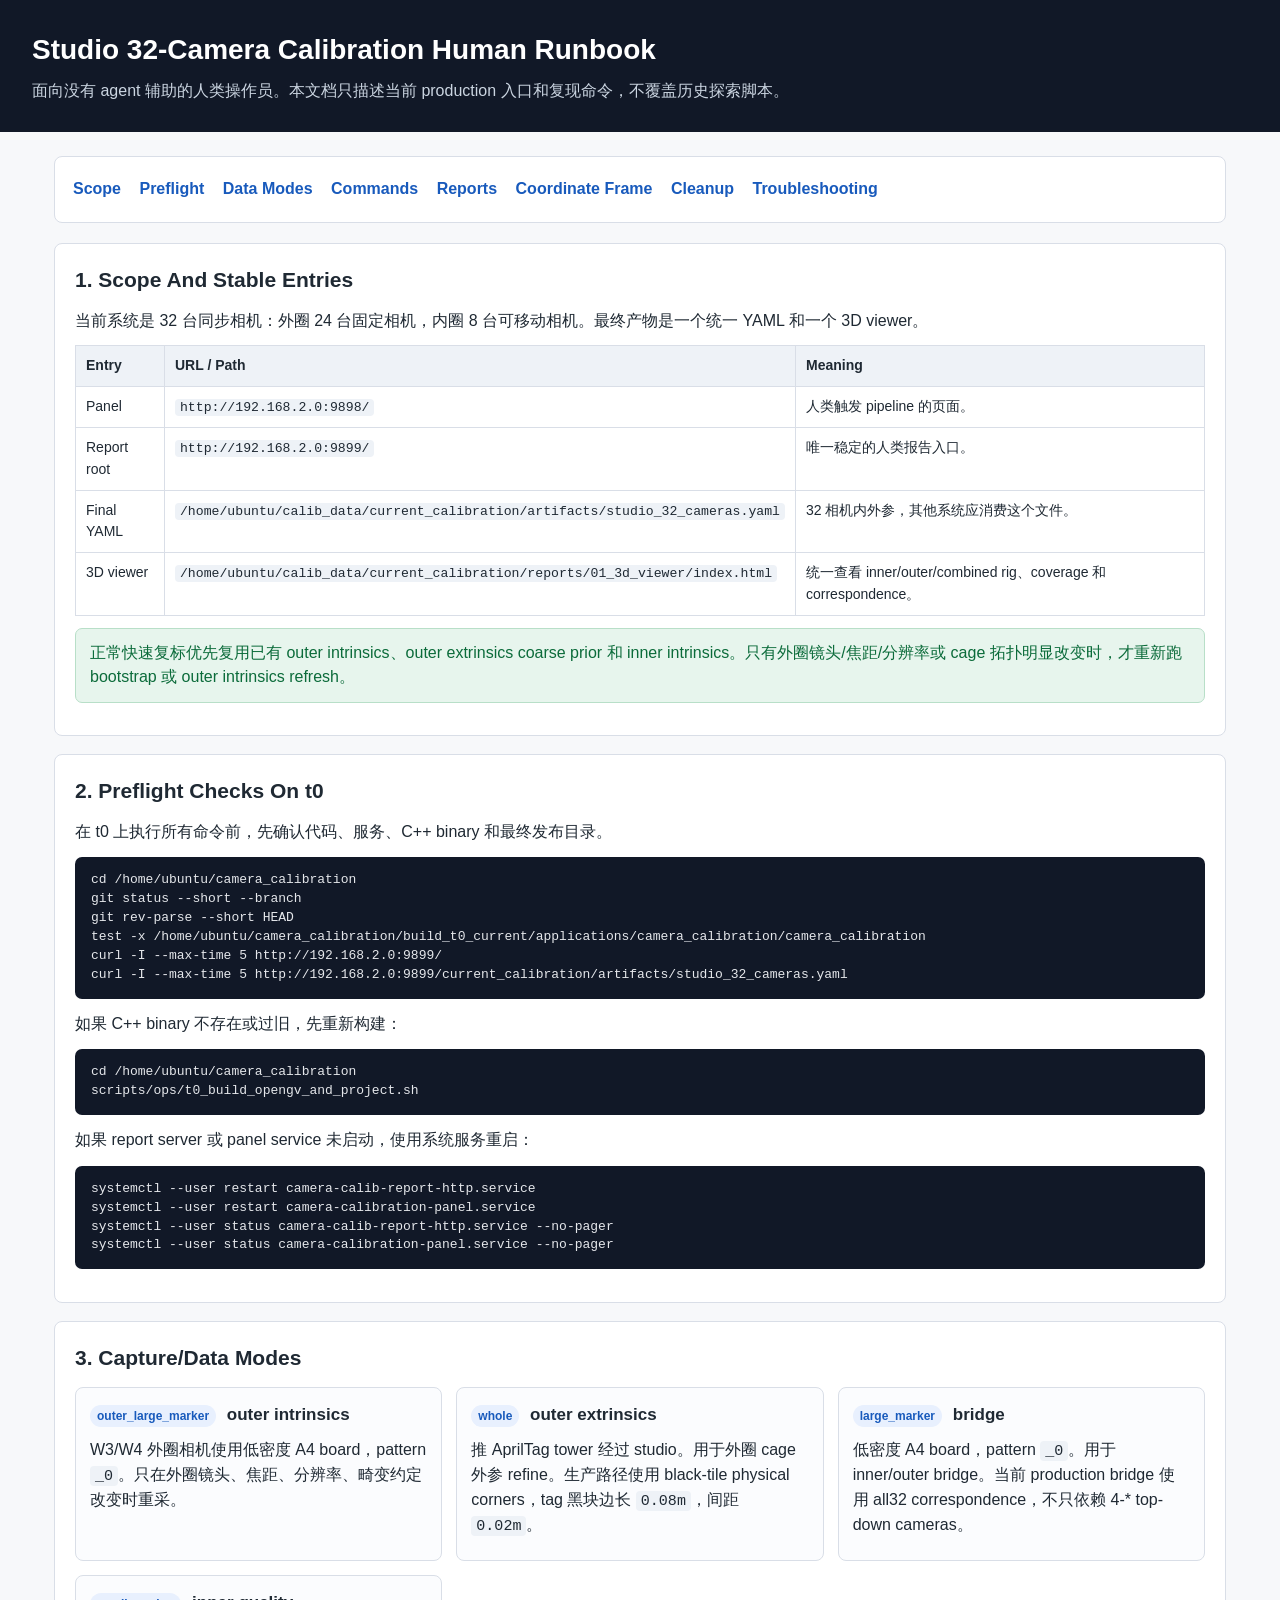
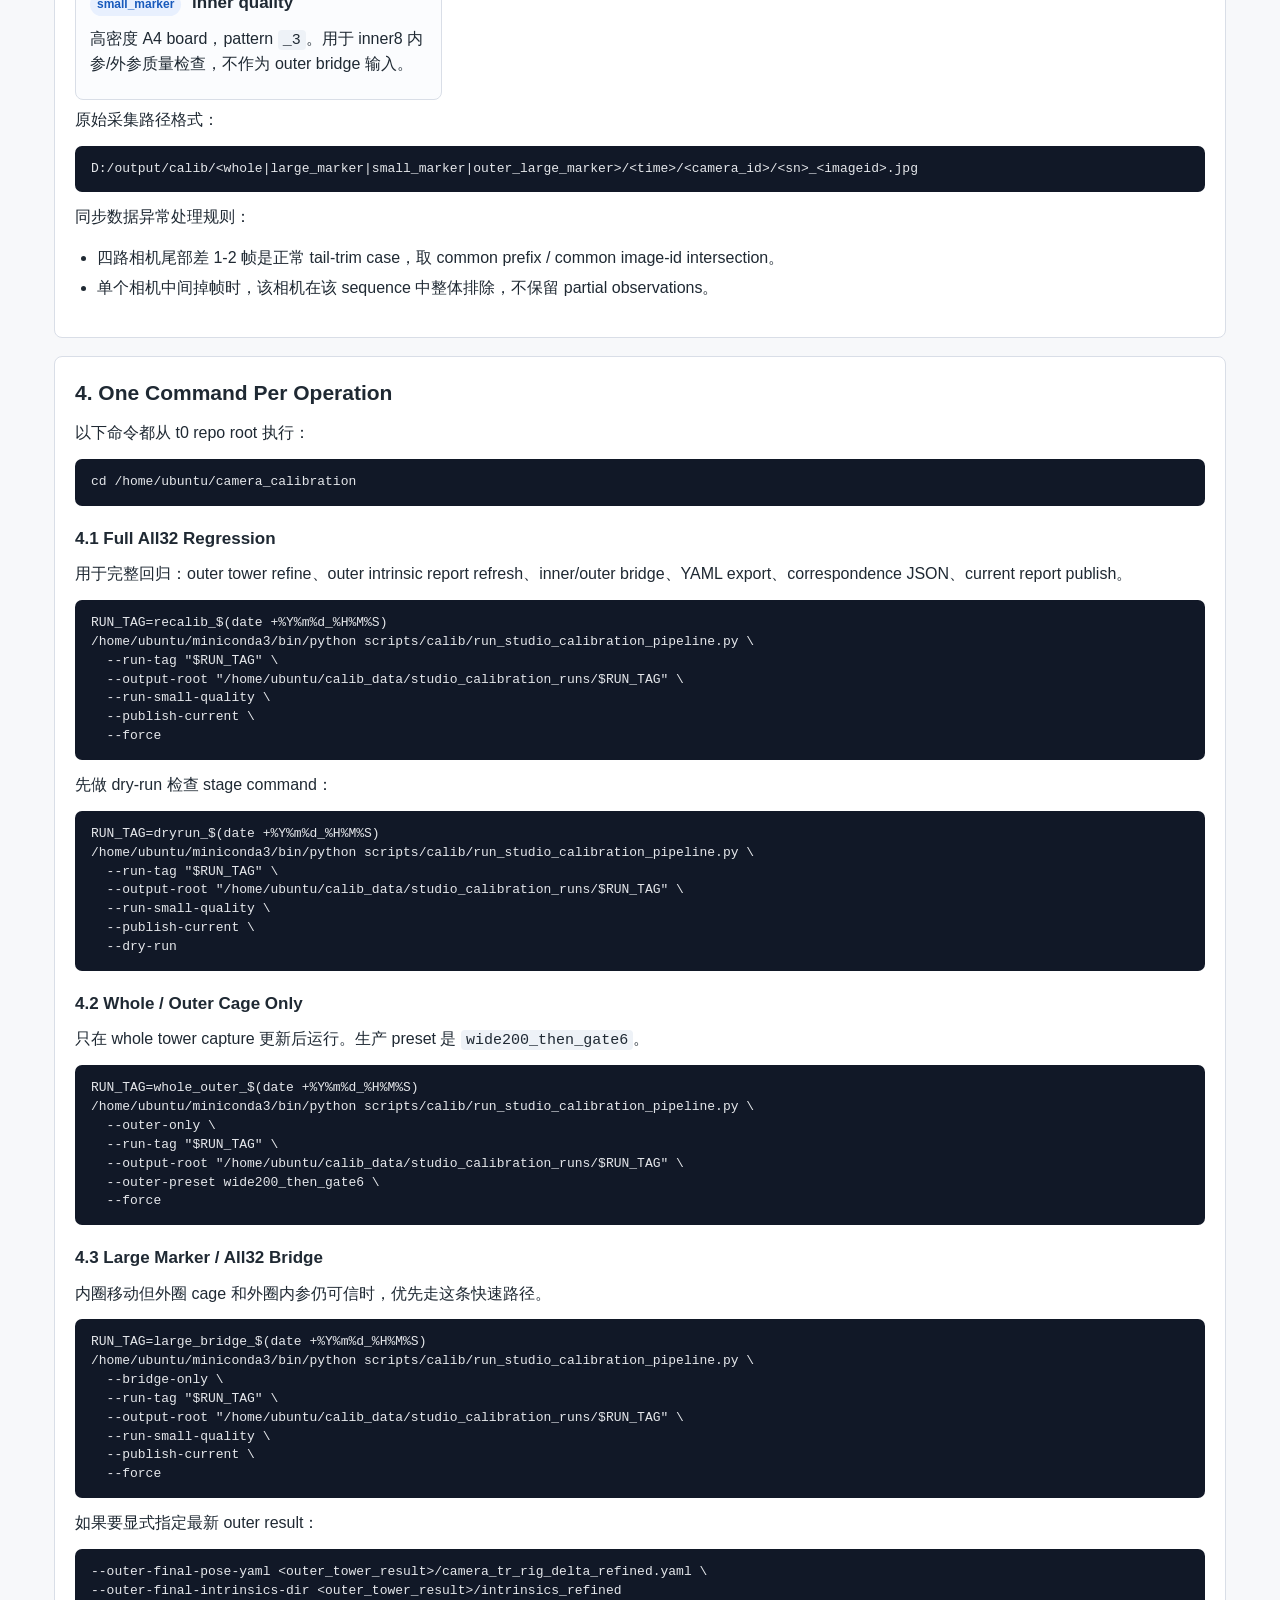
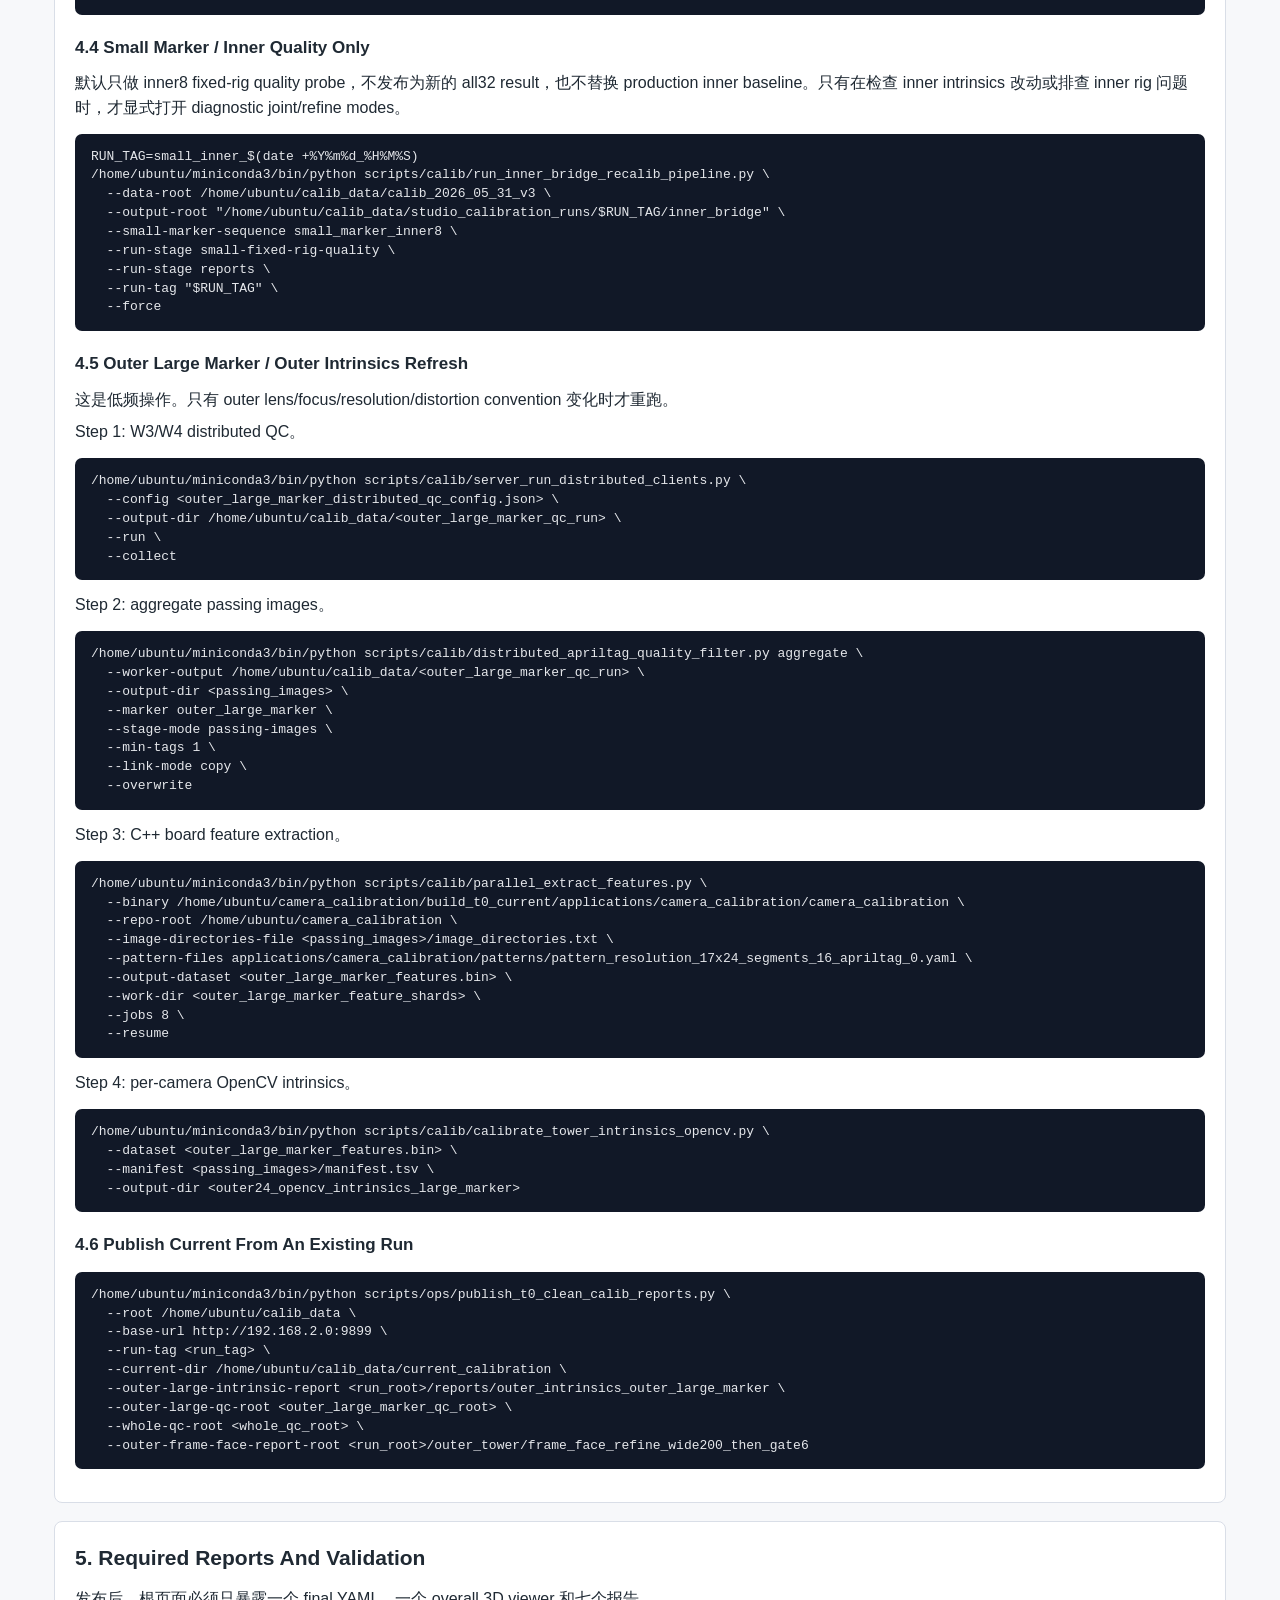
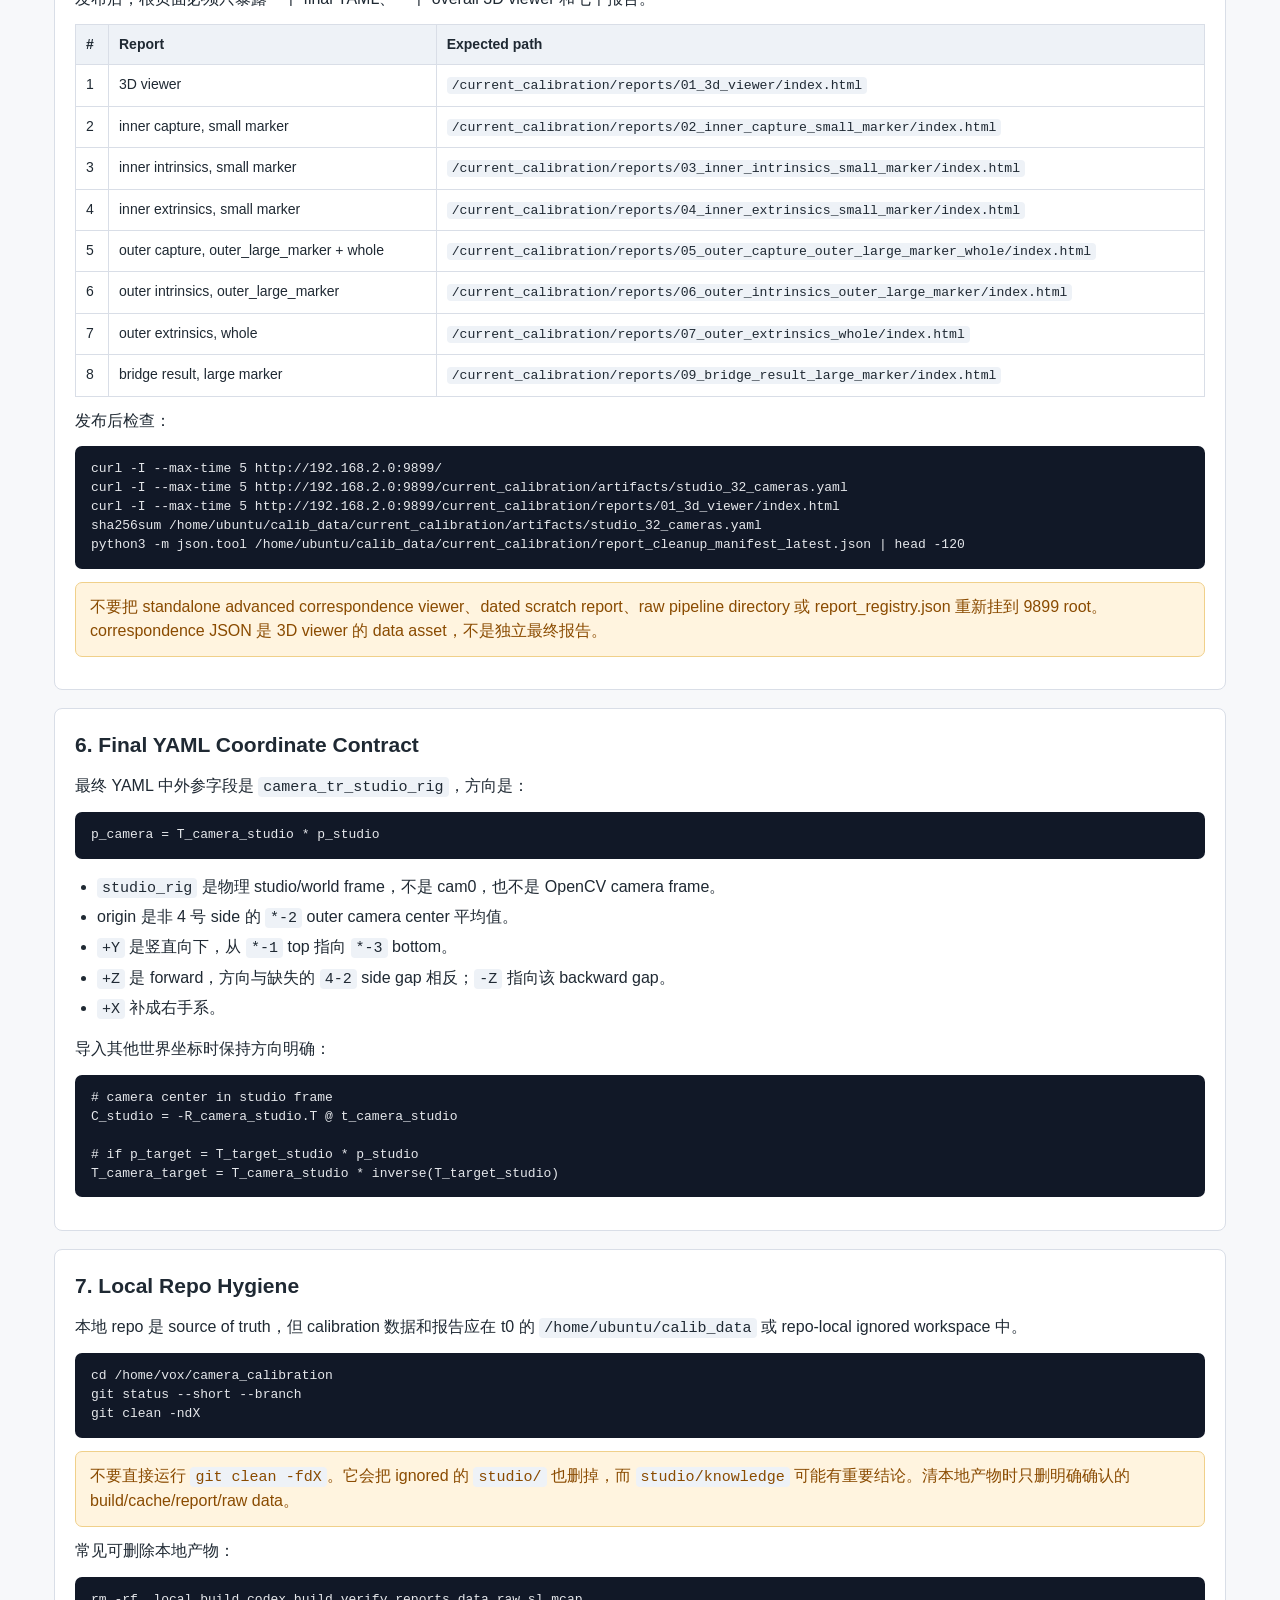
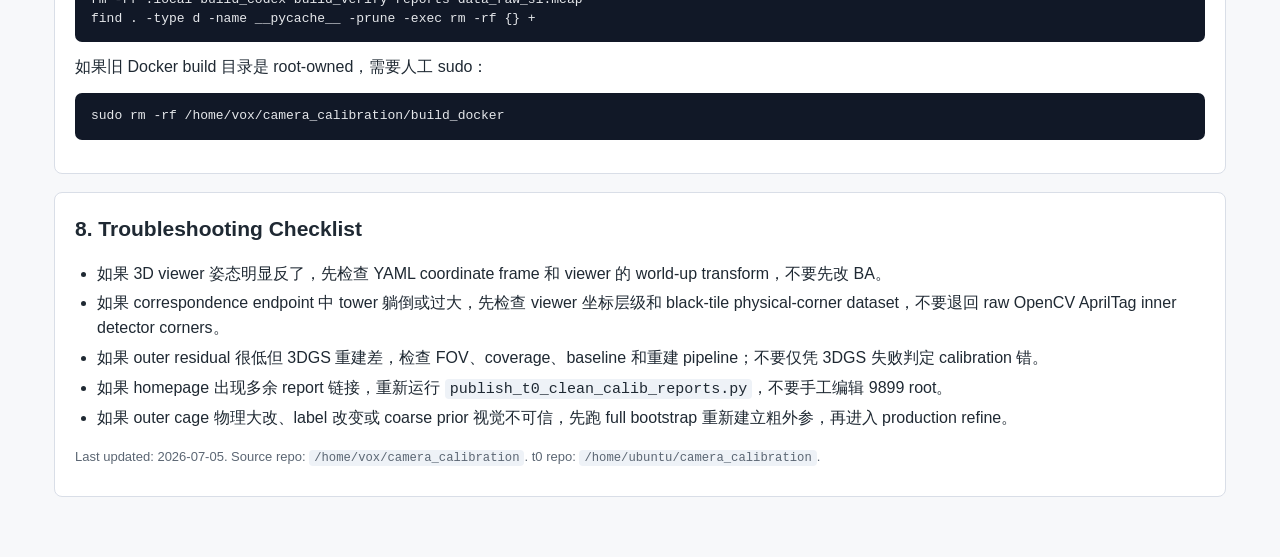
==== scripts/calib/studio_calibration_human_runbook.html @ b82ec135 "Document studio calibration operations and hygiene" ====
<!doctype html>
<html lang="zh-CN">
<head>
  <meta charset="utf-8">
  <meta name="viewport" content="width=device-width, initial-scale=1">
  <title>Studio 32-Camera Calibration Human Runbook</title>
  <style>
    :root {
      --bg: #f7f8fa;
      --panel: #ffffff;
      --ink: #1f2933;
      --muted: #5b6673;
      --line: #d9dee7;
      --accent: #185abc;
      --accent-soft: #e8f0fe;
      --warn: #8a4b00;
      --warn-bg: #fff4df;
      --ok: #0b6b3a;
      --ok-bg: #e7f5ed;
      --code: #111827;
    }
    * { box-sizing: border-box; }
    body {
      margin: 0;
      font-family: Inter, -apple-system, BlinkMacSystemFont, "Segoe UI", sans-serif;
      background: var(--bg);
      color: var(--ink);
      line-height: 1.55;
    }
    header {
      background: #111827;
      color: #fff;
      padding: 28px 32px;
    }
    header h1 {
      margin: 0 0 8px;
      font-size: 28px;
      letter-spacing: 0;
    }
    header p { margin: 0; color: #cbd5e1; max-width: 1100px; }
    main {
      max-width: 1220px;
      margin: 0 auto;
      padding: 24px 24px 56px;
    }
    nav {
      background: var(--panel);
      border: 1px solid var(--line);
      border-radius: 8px;
      padding: 16px 18px;
      margin-bottom: 20px;
    }
    nav a {
      display: inline-block;
      margin: 4px 14px 4px 0;
      color: var(--accent);
      text-decoration: none;
      font-weight: 600;
    }
    section {
      background: var(--panel);
      border: 1px solid var(--line);
      border-radius: 8px;
      padding: 20px;
      margin: 18px 0;
    }
    h2 {
      margin: 0 0 12px;
      font-size: 21px;
      letter-spacing: 0;
    }
    h3 {
      margin: 20px 0 10px;
      font-size: 17px;
      letter-spacing: 0;
    }
    p { margin: 8px 0; }
    ul, ol { padding-left: 22px; }
    li { margin: 5px 0; }
    table {
      width: 100%;
      border-collapse: collapse;
      margin: 12px 0;
      font-size: 14px;
    }
    th, td {
      border: 1px solid var(--line);
      padding: 9px 10px;
      vertical-align: top;
    }
    th { background: #eef2f7; text-align: left; }
    code {
      background: #eef2f7;
      padding: 1px 5px;
      border-radius: 4px;
      font-family: "SFMono-Regular", Consolas, monospace;
      font-size: 0.94em;
    }
    pre {
      overflow-x: auto;
      background: var(--code);
      color: #e5e7eb;
      padding: 14px 16px;
      border-radius: 7px;
      font-size: 13px;
      line-height: 1.45;
    }
    pre code {
      background: transparent;
      padding: 0;
      color: inherit;
      font-size: inherit;
    }
    .callout {
      border-radius: 7px;
      padding: 12px 14px;
      margin: 12px 0;
      border: 1px solid var(--line);
    }
    .callout.ok { background: var(--ok-bg); color: var(--ok); border-color: #b8dfc8; }
    .callout.warn { background: var(--warn-bg); color: var(--warn); border-color: #f0d08a; }
    .grid {
      display: grid;
      grid-template-columns: repeat(auto-fit, minmax(280px, 1fr));
      gap: 14px;
    }
    .card {
      border: 1px solid var(--line);
      border-radius: 8px;
      padding: 14px;
      background: #fbfcfe;
    }
    .card h3 { margin-top: 0; }
    .tag {
      display: inline-block;
      padding: 2px 7px;
      border-radius: 999px;
      background: var(--accent-soft);
      color: var(--accent);
      font-size: 12px;
      font-weight: 700;
      margin-right: 6px;
    }
    .small { color: var(--muted); font-size: 13px; }
  </style>
</head>
<body>
  <header>
    <h1>Studio 32-Camera Calibration Human Runbook</h1>
    <p>面向没有 agent 辅助的人类操作员。本文档只描述当前 production 入口和复现命令，不覆盖历史探索脚本。</p>
  </header>
  <main>
    <nav>
      <a href="#scope">Scope</a>
      <a href="#preflight">Preflight</a>
      <a href="#data">Data Modes</a>
      <a href="#commands">Commands</a>
      <a href="#reports">Reports</a>
      <a href="#coordinate">Coordinate Frame</a>
      <a href="#cleanup">Cleanup</a>
      <a href="#troubleshooting">Troubleshooting</a>
    </nav>

    <section id="scope">
      <h2>1. Scope And Stable Entries</h2>
      <p>当前系统是 32 台同步相机：外圈 24 台固定相机，内圈 8 台可移动相机。最终产物是一个统一 YAML 和一个 3D viewer。</p>
      <table>
        <tr><th>Entry</th><th>URL / Path</th><th>Meaning</th></tr>
        <tr><td>Panel</td><td><code>http://192.168.2.0:9898/</code></td><td>人类触发 pipeline 的页面。</td></tr>
        <tr><td>Report root</td><td><code>http://192.168.2.0:9899/</code></td><td>唯一稳定的人类报告入口。</td></tr>
        <tr><td>Final YAML</td><td><code>/home/ubuntu/calib_data/current_calibration/artifacts/studio_32_cameras.yaml</code></td><td>32 相机内外参，其他系统应消费这个文件。</td></tr>
        <tr><td>3D viewer</td><td><code>/home/ubuntu/calib_data/current_calibration/reports/01_3d_viewer/index.html</code></td><td>统一查看 inner/outer/combined rig、coverage 和 correspondence。</td></tr>
      </table>
      <div class="callout ok">
        正常快速复标优先复用已有 outer intrinsics、outer extrinsics coarse prior 和 inner intrinsics。只有外圈镜头/焦距/分辨率或 cage 拓扑明显改变时，才重新跑 bootstrap 或 outer intrinsics refresh。
      </div>
    </section>

    <section id="preflight">
      <h2>2. Preflight Checks On t0</h2>
      <p>在 t0 上执行所有命令前，先确认代码、服务、C++ binary 和最终发布目录。</p>
      <pre><code>cd /home/ubuntu/camera_calibration
git status --short --branch
git rev-parse --short HEAD
test -x /home/ubuntu/camera_calibration/build_t0_current/applications/camera_calibration/camera_calibration
curl -I --max-time 5 http://192.168.2.0:9899/
curl -I --max-time 5 http://192.168.2.0:9899/current_calibration/artifacts/studio_32_cameras.yaml</code></pre>
      <p>如果 C++ binary 不存在或过旧，先重新构建：</p>
      <pre><code>cd /home/ubuntu/camera_calibration
scripts/ops/t0_build_opengv_and_project.sh</code></pre>
      <p>如果 report server 或 panel service 未启动，使用系统服务重启：</p>
      <pre><code>systemctl --user restart camera-calib-report-http.service
systemctl --user restart camera-calibration-panel.service
systemctl --user status camera-calib-report-http.service --no-pager
systemctl --user status camera-calibration-panel.service --no-pager</code></pre>
    </section>

    <section id="data">
      <h2>3. Capture/Data Modes</h2>
      <div class="grid">
        <div class="card">
          <h3><span class="tag">outer_large_marker</span> outer intrinsics</h3>
          <p>W3/W4 外圈相机使用低密度 A4 board，pattern <code>_0</code>。只在外圈镜头、焦距、分辨率、畸变约定改变时重采。</p>
        </div>
        <div class="card">
          <h3><span class="tag">whole</span> outer extrinsics</h3>
          <p>推 AprilTag tower 经过 studio。用于外圈 cage 外参 refine。生产路径使用 black-tile physical corners，tag 黑块边长 <code>0.08m</code>，间距 <code>0.02m</code>。</p>
        </div>
        <div class="card">
          <h3><span class="tag">large_marker</span> bridge</h3>
          <p>低密度 A4 board，pattern <code>_0</code>。用于 inner/outer bridge。当前 production bridge 使用 all32 correspondence，不只依赖 4-* top-down cameras。</p>
        </div>
        <div class="card">
          <h3><span class="tag">small_marker</span> inner quality</h3>
          <p>高密度 A4 board，pattern <code>_3</code>。用于 inner8 内参/外参质量检查，不作为 outer bridge 输入。</p>
        </div>
      </div>
      <p>原始采集路径格式：</p>
      <pre><code>D:/output/calib/&lt;whole|large_marker|small_marker|outer_large_marker&gt;/&lt;time&gt;/&lt;camera_id&gt;/&lt;sn&gt;_&lt;imageid&gt;.jpg</code></pre>
      <p>同步数据异常处理规则：</p>
      <ul>
        <li>四路相机尾部差 1-2 帧是正常 tail-trim case，取 common prefix / common image-id intersection。</li>
        <li>单个相机中间掉帧时，该相机在该 sequence 中整体排除，不保留 partial observations。</li>
      </ul>
    </section>

    <section id="commands">
      <h2>4. One Command Per Operation</h2>
      <p>以下命令都从 t0 repo root 执行：</p>
      <pre><code>cd /home/ubuntu/camera_calibration</code></pre>

      <h3>4.1 Full All32 Regression</h3>
      <p>用于完整回归：outer tower refine、outer intrinsic report refresh、inner/outer bridge、YAML export、correspondence JSON、current report publish。</p>
      <pre><code>RUN_TAG=recalib_$(date +%Y%m%d_%H%M%S)
/home/ubuntu/miniconda3/bin/python scripts/calib/run_studio_calibration_pipeline.py \
  --run-tag "$RUN_TAG" \
  --output-root "/home/ubuntu/calib_data/studio_calibration_runs/$RUN_TAG" \
  --run-small-quality \
  --publish-current \
  --force</code></pre>
      <p>先做 dry-run 检查 stage command：</p>
      <pre><code>RUN_TAG=dryrun_$(date +%Y%m%d_%H%M%S)
/home/ubuntu/miniconda3/bin/python scripts/calib/run_studio_calibration_pipeline.py \
  --run-tag "$RUN_TAG" \
  --output-root "/home/ubuntu/calib_data/studio_calibration_runs/$RUN_TAG" \
  --run-small-quality \
  --publish-current \
  --dry-run</code></pre>

      <h3>4.2 Whole / Outer Cage Only</h3>
      <p>只在 whole tower capture 更新后运行。生产 preset 是 <code>wide200_then_gate6</code>。</p>
      <pre><code>RUN_TAG=whole_outer_$(date +%Y%m%d_%H%M%S)
/home/ubuntu/miniconda3/bin/python scripts/calib/run_studio_calibration_pipeline.py \
  --outer-only \
  --run-tag "$RUN_TAG" \
  --output-root "/home/ubuntu/calib_data/studio_calibration_runs/$RUN_TAG" \
  --outer-preset wide200_then_gate6 \
  --force</code></pre>

      <h3>4.3 Large Marker / All32 Bridge</h3>
      <p>内圈移动但外圈 cage 和外圈内参仍可信时，优先走这条快速路径。</p>
      <pre><code>RUN_TAG=large_bridge_$(date +%Y%m%d_%H%M%S)
/home/ubuntu/miniconda3/bin/python scripts/calib/run_studio_calibration_pipeline.py \
  --bridge-only \
  --run-tag "$RUN_TAG" \
  --output-root "/home/ubuntu/calib_data/studio_calibration_runs/$RUN_TAG" \
  --run-small-quality \
  --publish-current \
  --force</code></pre>
      <p>如果要显式指定最新 outer result：</p>
      <pre><code>--outer-final-pose-yaml &lt;outer_tower_result&gt;/camera_tr_rig_delta_refined.yaml \
--outer-final-intrinsics-dir &lt;outer_tower_result&gt;/intrinsics_refined</code></pre>

      <h3>4.4 Small Marker / Inner Quality Only</h3>
      <p>默认只做 inner8 fixed-rig quality probe，不发布为新的 all32 result，也不替换 production inner baseline。只有在检查 inner intrinsics 改动或排查 inner rig 问题时，才显式打开 diagnostic joint/refine modes。</p>
      <pre><code>RUN_TAG=small_inner_$(date +%Y%m%d_%H%M%S)
/home/ubuntu/miniconda3/bin/python scripts/calib/run_inner_bridge_recalib_pipeline.py \
  --data-root /home/ubuntu/calib_data/calib_2026_05_31_v3 \
  --output-root "/home/ubuntu/calib_data/studio_calibration_runs/$RUN_TAG/inner_bridge" \
  --small-marker-sequence small_marker_inner8 \
  --run-stage small-fixed-rig-quality \
  --run-stage reports \
  --run-tag "$RUN_TAG" \
  --force</code></pre>

      <h3>4.5 Outer Large Marker / Outer Intrinsics Refresh</h3>
      <p>这是低频操作。只有 outer lens/focus/resolution/distortion convention 变化时才重跑。</p>
      <p>Step 1: W3/W4 distributed QC。</p>
      <pre><code>/home/ubuntu/miniconda3/bin/python scripts/calib/server_run_distributed_clients.py \
  --config &lt;outer_large_marker_distributed_qc_config.json&gt; \
  --output-dir /home/ubuntu/calib_data/&lt;outer_large_marker_qc_run&gt; \
  --run \
  --collect</code></pre>
      <p>Step 2: aggregate passing images。</p>
      <pre><code>/home/ubuntu/miniconda3/bin/python scripts/calib/distributed_apriltag_quality_filter.py aggregate \
  --worker-output /home/ubuntu/calib_data/&lt;outer_large_marker_qc_run&gt; \
  --output-dir &lt;passing_images&gt; \
  --marker outer_large_marker \
  --stage-mode passing-images \
  --min-tags 1 \
  --link-mode copy \
  --overwrite</code></pre>
      <p>Step 3: C++ board feature extraction。</p>
      <pre><code>/home/ubuntu/miniconda3/bin/python scripts/calib/parallel_extract_features.py \
  --binary /home/ubuntu/camera_calibration/build_t0_current/applications/camera_calibration/camera_calibration \
  --repo-root /home/ubuntu/camera_calibration \
  --image-directories-file &lt;passing_images&gt;/image_directories.txt \
  --pattern-files applications/camera_calibration/patterns/pattern_resolution_17x24_segments_16_apriltag_0.yaml \
  --output-dataset &lt;outer_large_marker_features.bin&gt; \
  --work-dir &lt;outer_large_marker_feature_shards&gt; \
  --jobs 8 \
  --resume</code></pre>
      <p>Step 4: per-camera OpenCV intrinsics。</p>
      <pre><code>/home/ubuntu/miniconda3/bin/python scripts/calib/calibrate_tower_intrinsics_opencv.py \
  --dataset &lt;outer_large_marker_features.bin&gt; \
  --manifest &lt;passing_images&gt;/manifest.tsv \
  --output-dir &lt;outer24_opencv_intrinsics_large_marker&gt;</code></pre>

      <h3>4.6 Publish Current From An Existing Run</h3>
      <pre><code>/home/ubuntu/miniconda3/bin/python scripts/ops/publish_t0_clean_calib_reports.py \
  --root /home/ubuntu/calib_data \
  --base-url http://192.168.2.0:9899 \
  --run-tag &lt;run_tag&gt; \
  --current-dir /home/ubuntu/calib_data/current_calibration \
  --outer-large-intrinsic-report &lt;run_root&gt;/reports/outer_intrinsics_outer_large_marker \
  --outer-large-qc-root &lt;outer_large_marker_qc_root&gt; \
  --whole-qc-root &lt;whole_qc_root&gt; \
  --outer-frame-face-report-root &lt;run_root&gt;/outer_tower/frame_face_refine_wide200_then_gate6</code></pre>
    </section>

    <section id="reports">
      <h2>5. Required Reports And Validation</h2>
      <p>发布后，根页面必须只暴露一个 final YAML、一个 overall 3D viewer 和七个报告。</p>
      <table>
        <tr><th>#</th><th>Report</th><th>Expected path</th></tr>
        <tr><td>1</td><td>3D viewer</td><td><code>/current_calibration/reports/01_3d_viewer/index.html</code></td></tr>
        <tr><td>2</td><td>inner capture, small marker</td><td><code>/current_calibration/reports/02_inner_capture_small_marker/index.html</code></td></tr>
        <tr><td>3</td><td>inner intrinsics, small marker</td><td><code>/current_calibration/reports/03_inner_intrinsics_small_marker/index.html</code></td></tr>
        <tr><td>4</td><td>inner extrinsics, small marker</td><td><code>/current_calibration/reports/04_inner_extrinsics_small_marker/index.html</code></td></tr>
        <tr><td>5</td><td>outer capture, outer_large_marker + whole</td><td><code>/current_calibration/reports/05_outer_capture_outer_large_marker_whole/index.html</code></td></tr>
        <tr><td>6</td><td>outer intrinsics, outer_large_marker</td><td><code>/current_calibration/reports/06_outer_intrinsics_outer_large_marker/index.html</code></td></tr>
        <tr><td>7</td><td>outer extrinsics, whole</td><td><code>/current_calibration/reports/07_outer_extrinsics_whole/index.html</code></td></tr>
        <tr><td>8</td><td>bridge result, large marker</td><td><code>/current_calibration/reports/09_bridge_result_large_marker/index.html</code></td></tr>
      </table>
      <p>发布后检查：</p>
      <pre><code>curl -I --max-time 5 http://192.168.2.0:9899/
curl -I --max-time 5 http://192.168.2.0:9899/current_calibration/artifacts/studio_32_cameras.yaml
curl -I --max-time 5 http://192.168.2.0:9899/current_calibration/reports/01_3d_viewer/index.html
sha256sum /home/ubuntu/calib_data/current_calibration/artifacts/studio_32_cameras.yaml
python3 -m json.tool /home/ubuntu/calib_data/current_calibration/report_cleanup_manifest_latest.json | head -120</code></pre>
      <div class="callout warn">
        不要把 standalone advanced correspondence viewer、dated scratch report、raw pipeline directory 或 report_registry.json 重新挂到 9899 root。correspondence JSON 是 3D viewer 的 data asset，不是独立最终报告。
      </div>
    </section>

    <section id="coordinate">
      <h2>6. Final YAML Coordinate Contract</h2>
      <p>最终 YAML 中外参字段是 <code>camera_tr_studio_rig</code>，方向是：</p>
      <pre><code>p_camera = T_camera_studio * p_studio</code></pre>
      <ul>
        <li><code>studio_rig</code> 是物理 studio/world frame，不是 cam0，也不是 OpenCV camera frame。</li>
        <li>origin 是非 4 号 side 的 <code>*-2</code> outer camera center 平均值。</li>
        <li><code>+Y</code> 是竖直向下，从 <code>*-1</code> top 指向 <code>*-3</code> bottom。</li>
        <li><code>+Z</code> 是 forward，方向与缺失的 <code>4-2</code> side gap 相反；<code>-Z</code> 指向该 backward gap。</li>
        <li><code>+X</code> 补成右手系。</li>
      </ul>
      <p>导入其他世界坐标时保持方向明确：</p>
      <pre><code># camera center in studio frame
C_studio = -R_camera_studio.T @ t_camera_studio

# if p_target = T_target_studio * p_studio
T_camera_target = T_camera_studio * inverse(T_target_studio)</code></pre>
    </section>

    <section id="cleanup">
      <h2>7. Local Repo Hygiene</h2>
      <p>本地 repo 是 source of truth，但 calibration 数据和报告应在 t0 的 <code>/home/ubuntu/calib_data</code> 或 repo-local ignored workspace 中。</p>
      <pre><code>cd /home/vox/camera_calibration
git status --short --branch
git clean -ndX</code></pre>
      <div class="callout warn">
        不要直接运行 <code>git clean -fdX</code>。它会把 ignored 的 <code>studio/</code> 也删掉，而 <code>studio/knowledge</code> 可能有重要结论。清本地产物时只删明确确认的 build/cache/report/raw data。
      </div>
      <p>常见可删除本地产物：</p>
      <pre><code>rm -rf .local build_codex build_verify reports data_raw_sl.mcap
find . -type d -name __pycache__ -prune -exec rm -rf {} +</code></pre>
      <p>如果旧 Docker build 目录是 root-owned，需要人工 sudo：</p>
      <pre><code>sudo rm -rf /home/vox/camera_calibration/build_docker</code></pre>
    </section>

    <section id="troubleshooting">
      <h2>8. Troubleshooting Checklist</h2>
      <ul>
        <li>如果 3D viewer 姿态明显反了，先检查 YAML coordinate frame 和 viewer 的 world-up transform，不要先改 BA。</li>
        <li>如果 correspondence endpoint 中 tower 躺倒或过大，先检查 viewer 坐标层级和 black-tile physical-corner dataset，不要退回 raw OpenCV AprilTag inner detector corners。</li>
        <li>如果 outer residual 很低但 3DGS 重建差，检查 FOV、coverage、baseline 和重建 pipeline；不要仅凭 3DGS 失败判定 calibration 错。</li>
        <li>如果 homepage 出现多余 report 链接，重新运行 <code>publish_t0_clean_calib_reports.py</code>，不要手工编辑 9899 root。</li>
        <li>如果 outer cage 物理大改、label 改变或 coarse prior 视觉不可信，先跑 full bootstrap 重新建立粗外参，再进入 production refine。</li>
      </ul>
      <p class="small">Last updated: 2026-07-05. Source repo: <code>/home/vox/camera_calibration</code>. t0 repo: <code>/home/ubuntu/camera_calibration</code>.</p>
    </section>
  </main>
</body>
</html>
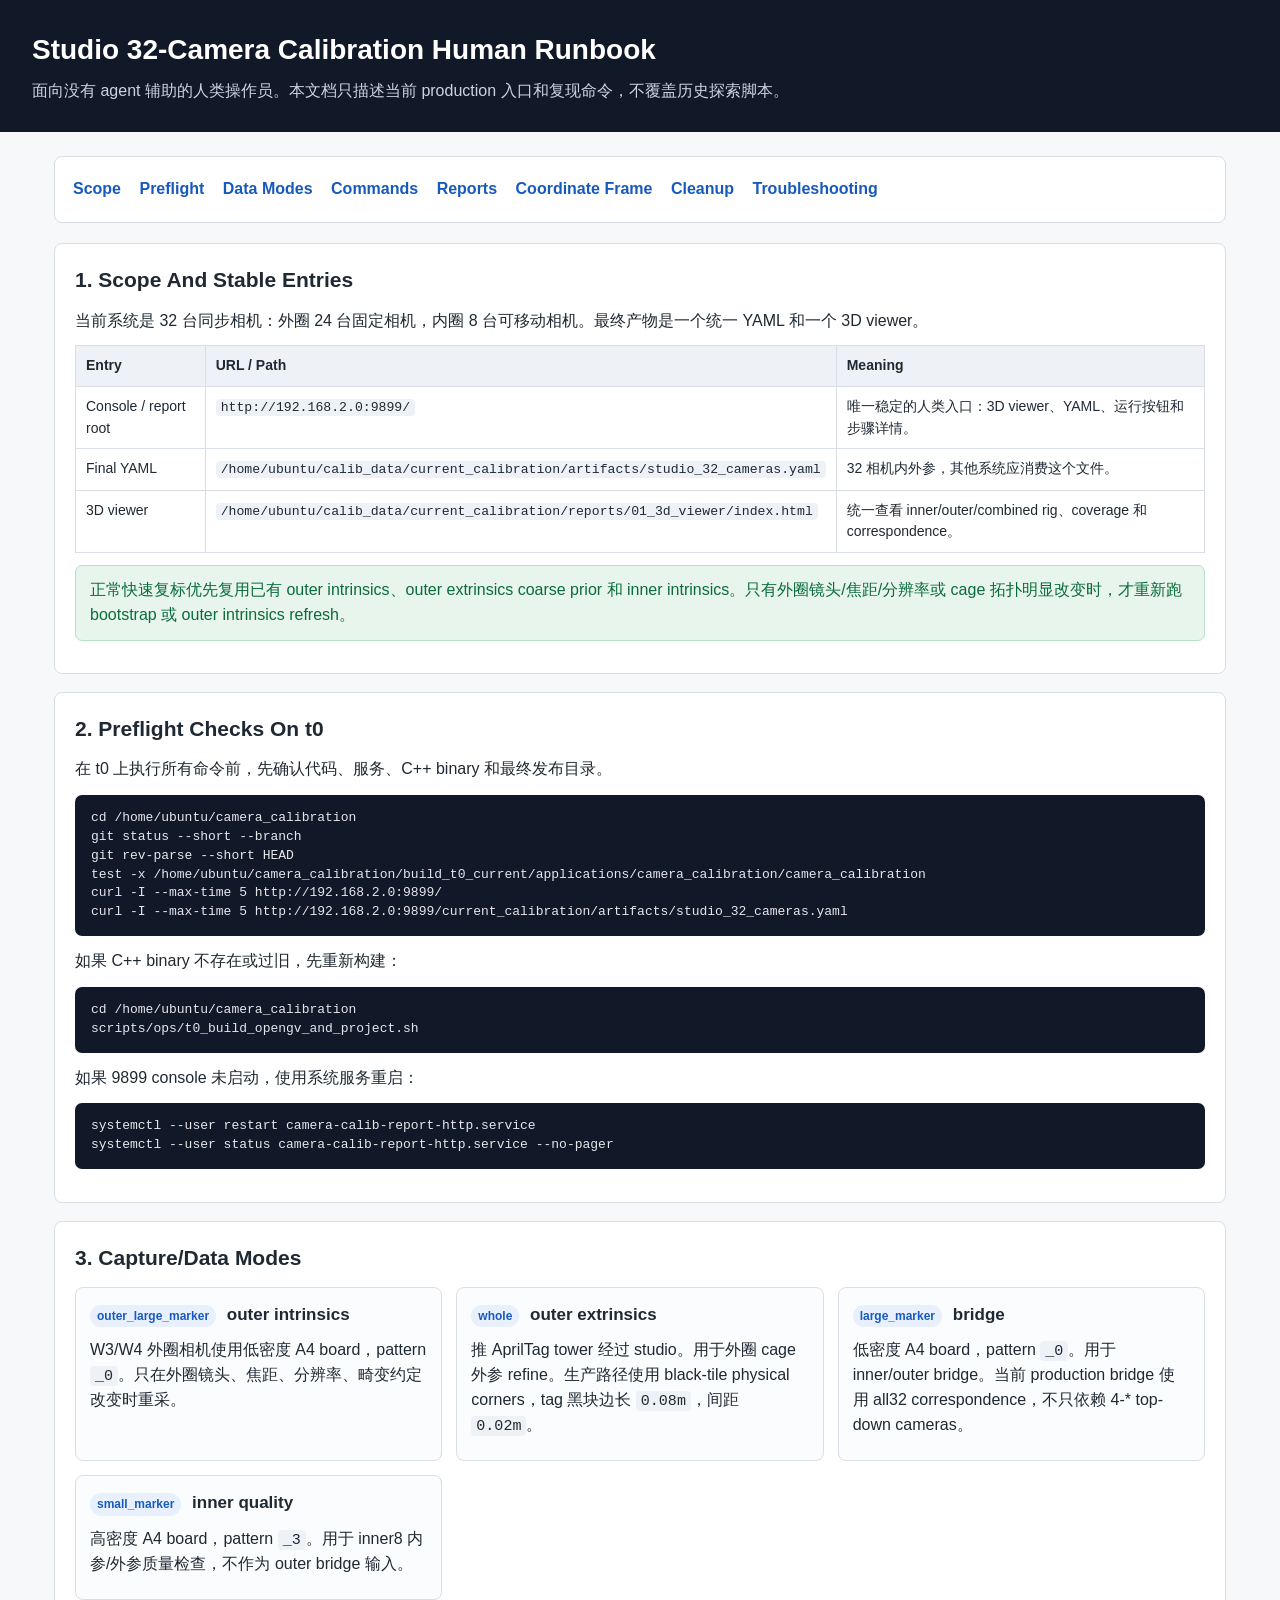
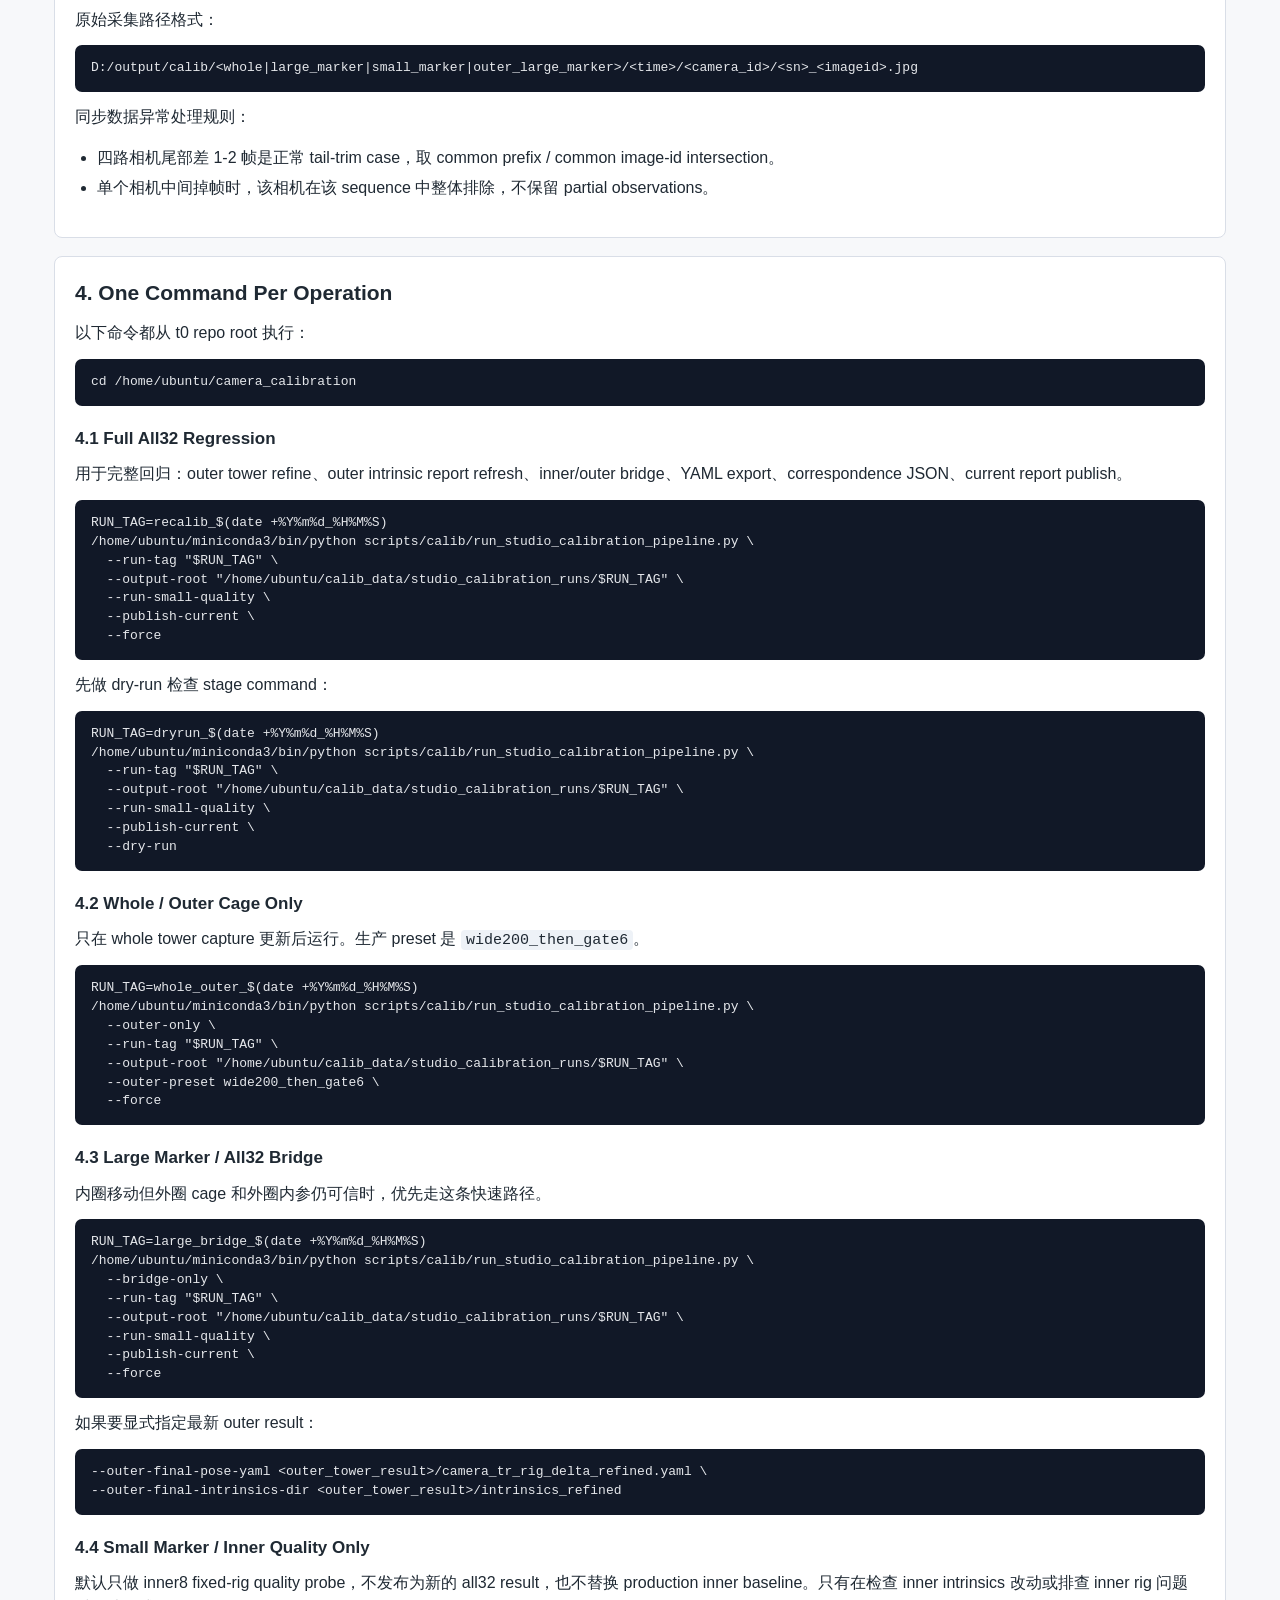
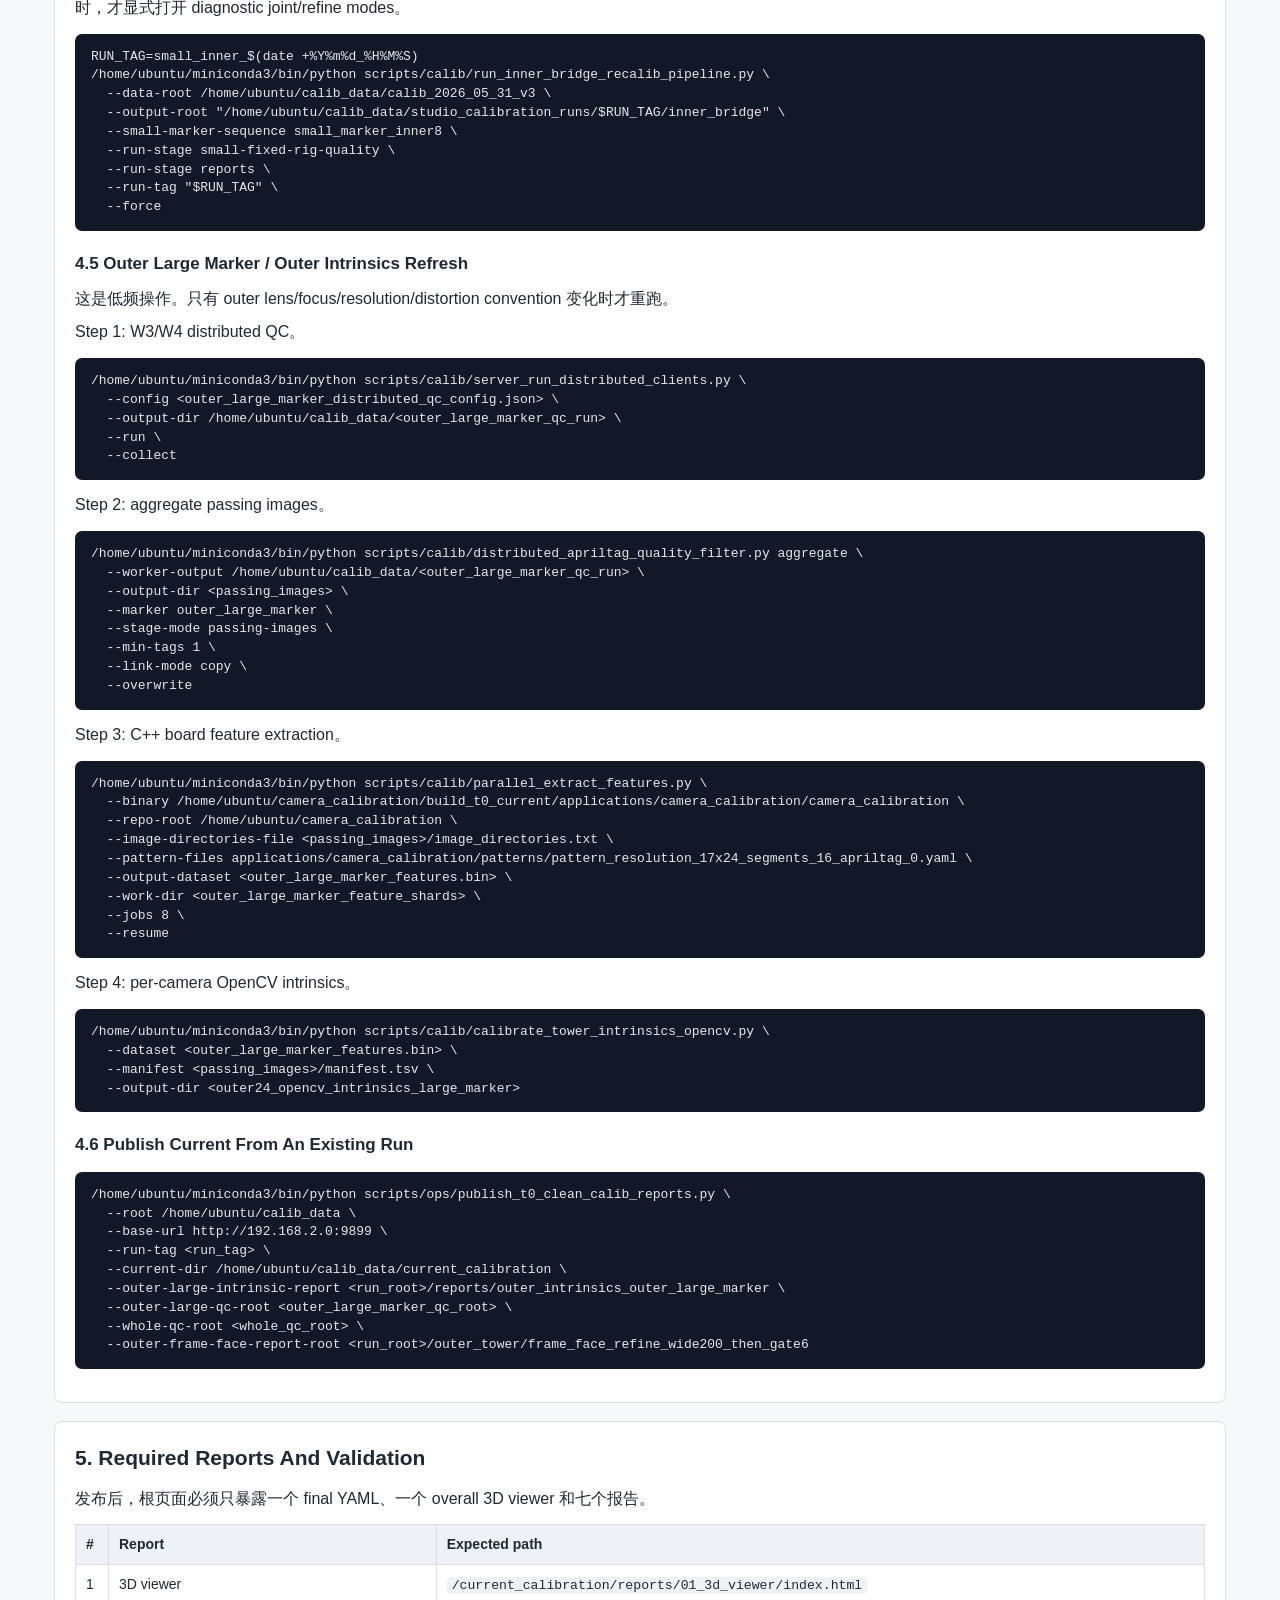
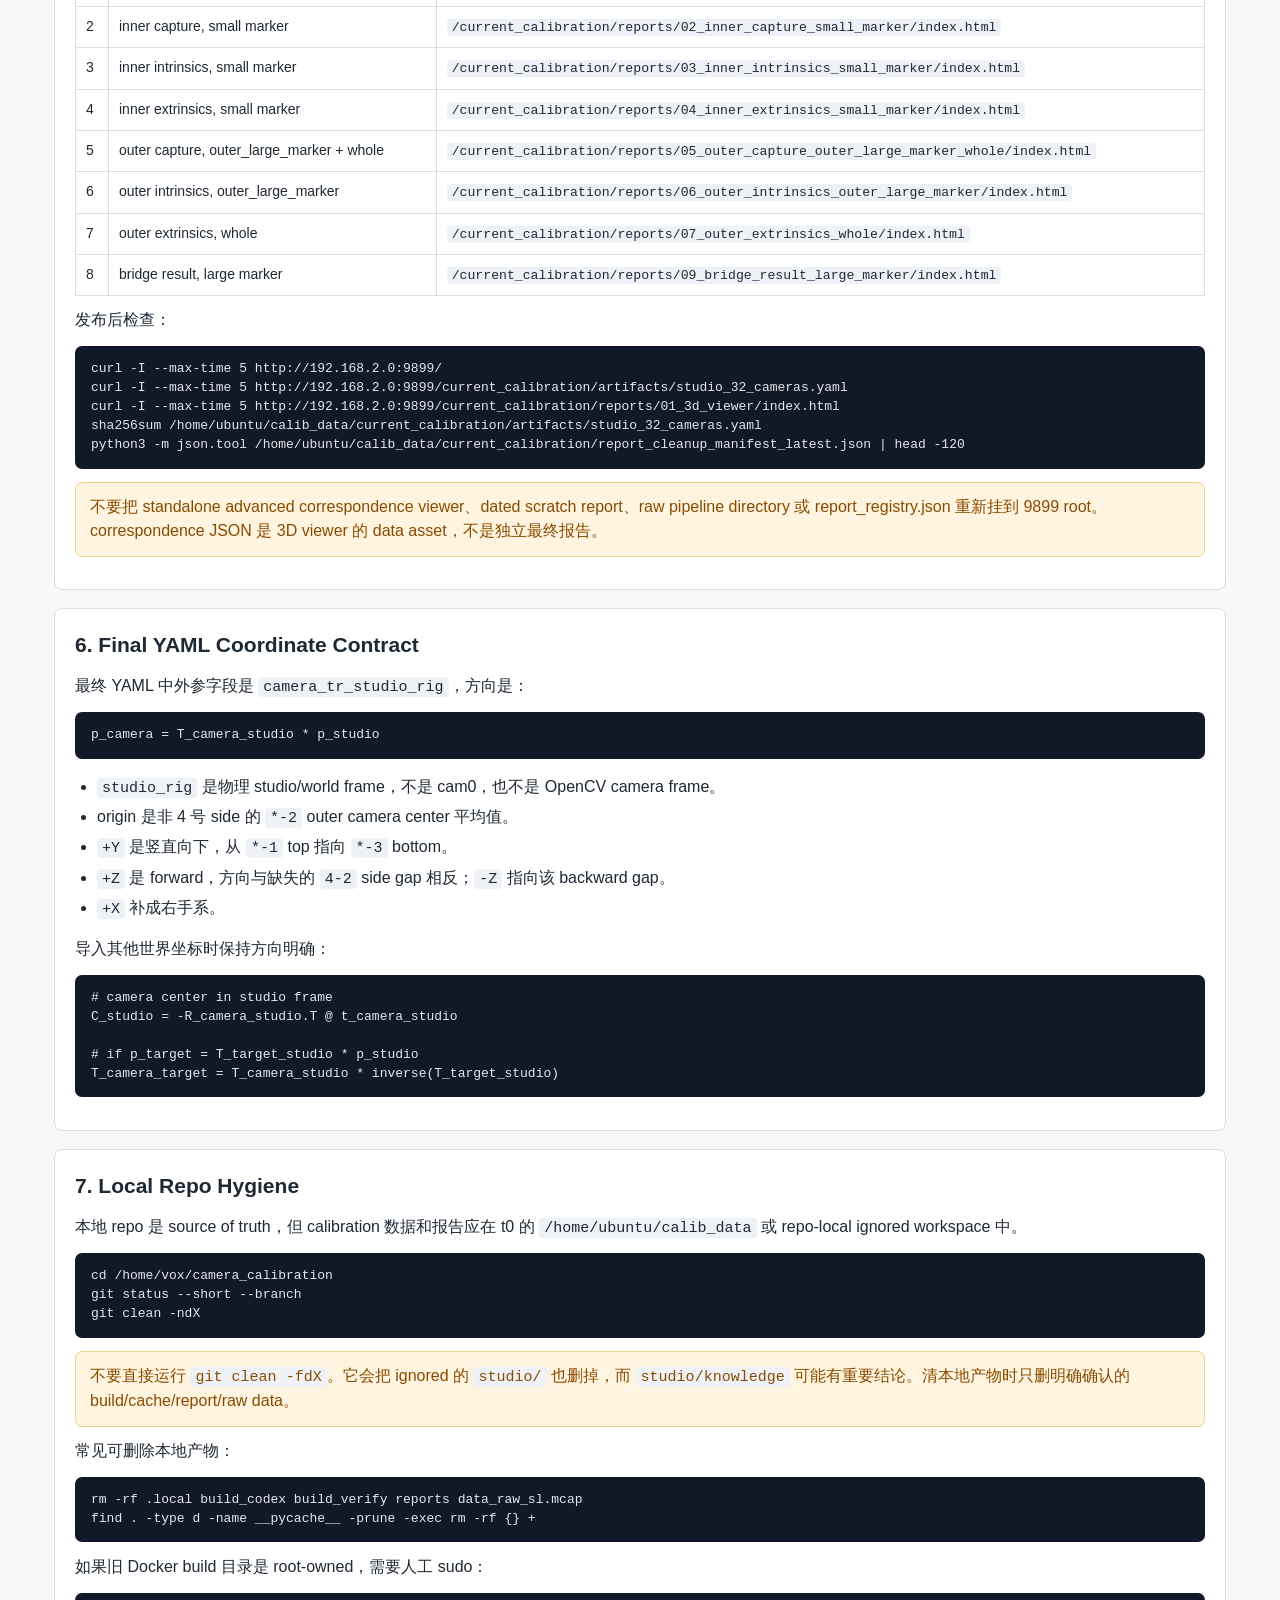
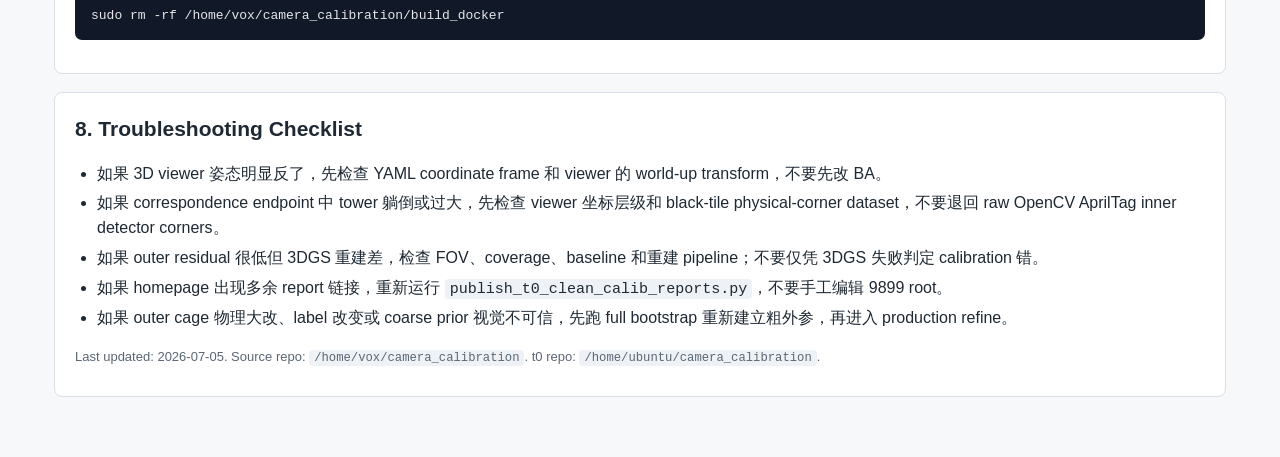
==== commit 5e2ccf7f: "Unify calibration console and runbook" ====
--- a/scripts/calib/studio_calibration_human_runbook.html
+++ b/scripts/calib/studio_calibration_human_runbook.html
@@ -166,8 +166,7 @@
       <p>当前系统是 32 台同步相机：外圈 24 台固定相机，内圈 8 台可移动相机。最终产物是一个统一 YAML 和一个 3D viewer。</p>
       <table>
         <tr><th>Entry</th><th>URL / Path</th><th>Meaning</th></tr>
-        <tr><td>Panel</td><td><code>http://192.168.2.0:9898/</code></td><td>人类触发 pipeline 的页面。</td></tr>
-        <tr><td>Report root</td><td><code>http://192.168.2.0:9899/</code></td><td>唯一稳定的人类报告入口。</td></tr>
+        <tr><td>Console / report root</td><td><code>http://192.168.2.0:9899/</code></td><td>唯一稳定的人类入口：3D viewer、YAML、运行按钮和步骤详情。</td></tr>
         <tr><td>Final YAML</td><td><code>/home/ubuntu/calib_data/current_calibration/artifacts/studio_32_cameras.yaml</code></td><td>32 相机内外参，其他系统应消费这个文件。</td></tr>
         <tr><td>3D viewer</td><td><code>/home/ubuntu/calib_data/current_calibration/reports/01_3d_viewer/index.html</code></td><td>统一查看 inner/outer/combined rig、coverage 和 correspondence。</td></tr>
       </table>
@@ -188,11 +187,9 @@
       <p>如果 C++ binary 不存在或过旧，先重新构建：</p>
       <pre><code>cd /home/ubuntu/camera_calibration
 scripts/ops/t0_build_opengv_and_project.sh</code></pre>
-      <p>如果 report server 或 panel service 未启动，使用系统服务重启：</p>
+      <p>如果 9899 console 未启动，使用系统服务重启：</p>
       <pre><code>systemctl --user restart camera-calib-report-http.service
-systemctl --user restart camera-calibration-panel.service
-systemctl --user status camera-calib-report-http.service --no-pager
-systemctl --user status camera-calibration-panel.service --no-pager</code></pre>
+systemctl --user status camera-calib-report-http.service --no-pager</code></pre>
     </section>
 
     <section id="data">
